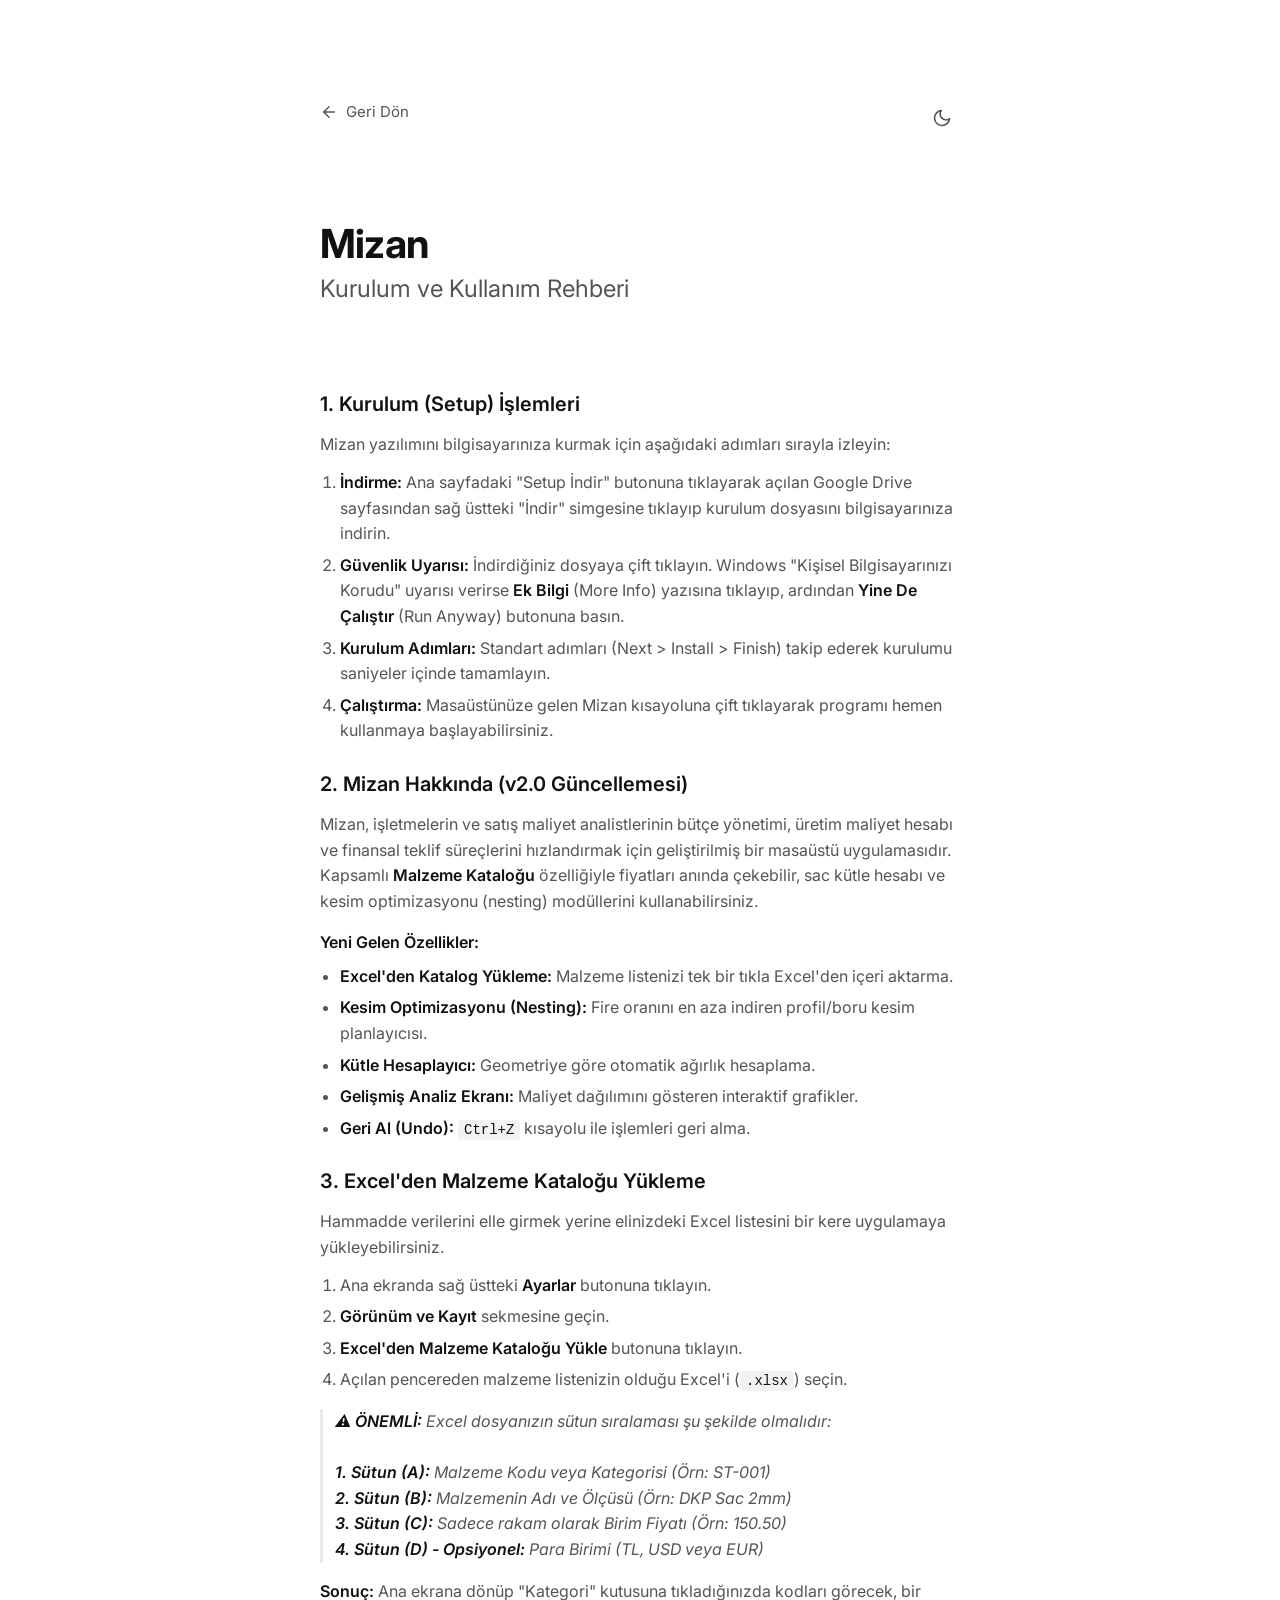
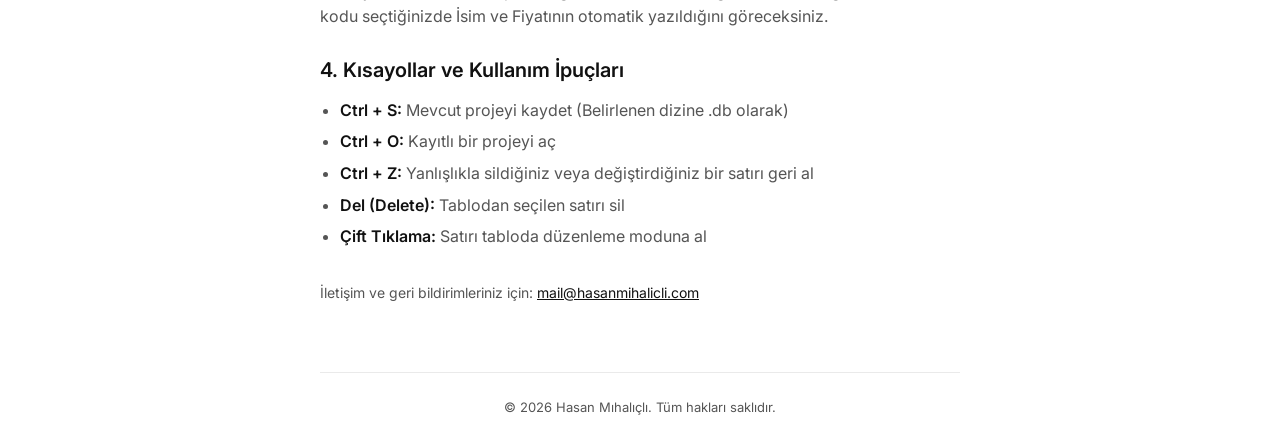
==== kurulum.html @ 52f99542 "feat: Add a comprehensive installation and usage guide page (`kurulum.html`) and update the setup do" ====
<!DOCTYPE html>
<html lang="tr" data-theme="dark">

<head>
    <meta charset="UTF-8">
    <meta name="viewport" content="width=device-width, initial-scale=1.0">
    <title>Mizan - Kurulum Rehberi</title>
    <meta name="description" content="Mizan Maliyet Hesaplama Aracı Kurulum ve Kullanım Rehberi">
    <link rel="icon" type="image/png" href="./favicon_logo.png">

    <link rel="preconnect" href="https://fonts.googleapis.com">
    <link rel="preconnect" href="https://fonts.gstatic.com" crossorigin>
    <link href="https://fonts.googleapis.com/css2?family=Inter:wght@300;400;500;600;700&display=swap" rel="stylesheet">

    <link rel="stylesheet" href="style.css">
    <style>
        .guide-content h3 {
            color: var(--text-main);
            margin-top: 24px;
            margin-bottom: 12px;
            font-size: 20px;
            font-weight: 600;
        }

        .guide-content h4 {
            color: var(--text-main);
            margin-top: 16px;
            margin-bottom: 8px;
            font-size: 16px;
            font-weight: 600;
        }

        .guide-content p {
            margin-bottom: 12px;
        }

        .guide-content ul,
        .guide-content ol {
            color: var(--text-muted);
            margin-bottom: 16px;
            padding-left: 20px;
        }

        .guide-content li {
            margin-bottom: 6px;
        }

        .guide-content strong {
            color: var(--text-main);
            font-weight: 600;
        }

        .guide-content code {
            background-color: var(--bg-selection);
            padding: 2px 6px;
            border-radius: 4px;
            font-family: monospace;
            font-size: 14px;
            color: var(--text-main);
        }

        .guide-content blockquote {
            border-left: 3px solid var(--border-subtle);
            padding-left: 12px;
            margin: 16px 0;
            color: var(--text-muted);
            font-style: italic;
        }

        .back-link {
            display: inline-flex;
            align-items: center;
            gap: 8px;
            color: var(--text-muted);
            margin-bottom: 32px;
            font-size: 15px;
        }

        .back-link:hover {
            color: var(--link-hover);
        }
    </style>
</head>

<body>

    <main class="container">

        <button class="theme-toggle-btn" id="theme-toggle" aria-label="Temayı Değiştir">
            <svg width="20" height="20" viewBox="0 0 24 24" fill="none" stroke="currentColor" stroke-width="2"
                stroke-linecap="round" stroke-linejoin="round">
                <path d="M21 12.79A9 9 0 1 1 11.21 3 7 7 0 0 0 21 12.79z"></path>
            </svg>
        </button>

        <a href="index.html" class="back-link">
            <svg width="18" height="18" viewBox="0 0 24 24" fill="none" stroke="currentColor" stroke-width="2"
                stroke-linecap="round" stroke-linejoin="round">
                <line x1="19" y1="12" x2="5" y2="12"></line>
                <polyline points="12 19 5 12 12 5"></polyline>
            </svg>
            Geri Dön
        </a>

        <header class="header-section" style="gap: 12px;">
            <div class="title-group">
                <h1>Mizan</h1>
                <h2>Kurulum ve Kullanım Rehberi</h2>
            </div>
        </header>

        <section class="guide-content bio-text">
            <h3>1. Kurulum (Setup) İşlemleri</h3>
            <p>Mizan yazılımını bilgisayarınıza kurmak için aşağıdaki adımları sırayla izleyin:</p>
            <ol>
                <li><strong>İndirme:</strong> Ana sayfadaki "Setup İndir" butonuna tıklayarak açılan Google Drive
                    sayfasından sağ üstteki "İndir" simgesine tıklayıp kurulum dosyasını bilgisayarınıza indirin.</li>
                <li><strong>Güvenlik Uyarısı:</strong> İndirdiğiniz dosyaya çift tıklayın. Windows "Kişisel
                    Bilgisayarınızı Korudu" uyarısı verirse <strong>Ek Bilgi</strong> (More Info) yazısına tıklayıp,
                    ardından <strong>Yine De Çalıştır</strong> (Run Anyway) butonuna basın.</li>
                <li><strong>Kurulum Adımları:</strong> Standart adımları (Next > Install > Finish) takip ederek kurulumu
                    saniyeler içinde tamamlayın.</li>
                <li><strong>Çalıştırma:</strong> Masaüstünüze gelen Mizan kısayoluna çift tıklayarak programı hemen
                    kullanmaya başlayabilirsiniz.</li>
            </ol>

            <h3>2. Mizan Hakkında (v2.0 Güncellemesi)</h3>
            <p>Mizan, işletmelerin ve satış maliyet analistlerinin bütçe yönetimi, üretim maliyet hesabı ve finansal
                teklif süreçlerini hızlandırmak için geliştirilmiş bir masaüstü uygulamasıdır. Kapsamlı <strong>Malzeme
                    Kataloğu</strong> özelliğiyle fiyatları anında çekebilir, sac kütle hesabı ve kesim optimizasyonu
                (nesting) modüllerini kullanabilirsiniz.</p>

            <h4>Yeni Gelen Özellikler:</h4>
            <ul>
                <li><strong>Excel'den Katalog Yükleme:</strong> Malzeme listenizi tek bir tıkla Excel'den içeri aktarma.
                </li>
                <li><strong>Kesim Optimizasyonu (Nesting):</strong> Fire oranını en aza indiren profil/boru kesim
                    planlayıcısı.</li>
                <li><strong>Kütle Hesaplayıcı:</strong> Geometriye göre otomatik ağırlık hesaplama.</li>
                <li><strong>Gelişmiş Analiz Ekranı:</strong> Maliyet dağılımını gösteren interaktif grafikler.</li>
                <li><strong>Geri Al (Undo):</strong> <code>Ctrl+Z</code> kısayolu ile işlemleri geri alma.</li>
            </ul>

            <h3>3. Excel'den Malzeme Kataloğu Yükleme</h3>
            <p>Hammadde verilerini elle girmek yerine elinizdeki Excel listesini bir kere uygulamaya yükleyebilirsiniz.
            </p>
            <ol>
                <li>Ana ekranda sağ üstteki <strong>Ayarlar</strong> butonuna tıklayın.</li>
                <li><strong>Görünüm ve Kayıt</strong> sekmesine geçin.</li>
                <li><strong>Excel'den Malzeme Kataloğu Yükle</strong> butonuna tıklayın.</li>
                <li>Açılan pencereden malzeme listenizin olduğu Excel'i (<code>.xlsx</code>) seçin.</li>
            </ol>
            <blockquote>
                <strong>⚠️ ÖNEMLİ:</strong> Excel dosyanızın sütun sıralaması şu şekilde olmalıdır:<br><br>
                <strong>1. Sütun (A):</strong> Malzeme Kodu veya Kategorisi (Örn: ST-001)<br>
                <strong>2. Sütun (B):</strong> Malzemenin Adı ve Ölçüsü (Örn: DKP Sac 2mm)<br>
                <strong>3. Sütun (C):</strong> Sadece rakam olarak Birim Fiyatı (Örn: 150.50)<br>
                <strong>4. Sütun (D) - Opsiyonel:</strong> Para Birimi (TL, USD veya EUR)
            </blockquote>
            <p><strong>Sonuç:</strong> Ana ekrana dönüp "Kategori" kutusuna tıkladığınızda kodları görecek, bir kodu
                seçtiğinizde İsim ve Fiyatının otomatik yazıldığını göreceksiniz.</p>

            <h3>4. Kısayollar ve Kullanım İpuçları</h3>
            <ul>
                <li><strong>Ctrl + S:</strong> Mevcut projeyi kaydet (Belirlenen dizine .db olarak)</li>
                <li><strong>Ctrl + O:</strong> Kayıtlı bir projeyi aç</li>
                <li><strong>Ctrl + Z:</strong> Yanlışlıkla sildiğiniz veya değiştirdiğiniz bir satırı geri al</li>
                <li><strong>Del (Delete):</strong> Tablodan seçilen satırı sil</li>
                <li><strong>Çift Tıklama:</strong> Satırı tabloda düzenleme moduna al</li>
            </ul>

            <p style="margin-top: 32px; font-size: 14px;">
                İletişim ve geri bildirimleriniz için: <a href="mailto:mail@hasanmihalicli.com"
                    style="color: var(--text-main); text-decoration: underline;">mail@hasanmihalicli.com</a>
            </p>
        </section>

        <footer class="footer-section">
            <p>&copy; 2026 Hasan Mıhalıçlı. Tüm hakları saklıdır.</p>
        </footer>

    </main>

    <script>
        const toggleBtn = document.getElementById('theme-toggle');
        const html = document.documentElement;

        const moonSVG = `<svg width="20" height="20" viewBox="0 0 24 24" fill="none" stroke="currentColor" stroke-width="2" stroke-linecap="round" stroke-linejoin="round"><path d="M21 12.79A9 9 0 1 1 11.21 3 7 7 0 0 0 21 12.79z"></path></svg>`;
        const sunSVG = `<svg width="20" height="20" viewBox="0 0 24 24" fill="none" stroke="currentColor" stroke-width="2" stroke-linecap="round" stroke-linejoin="round"><circle cx="12" cy="12" r="5"></circle><line x1="12" y1="1" x2="12" y2="3"></line><line x1="12" y1="21" x2="12" y2="23"></line><line x1="4.22" y1="4.22" x2="5.64" y2="5.64"></line><line x1="18.36" y1="18.36" x2="19.78" y2="19.78"></line><line x1="1" y1="12" x2="3" y2="12"></line><line x1="21" y1="12" x2="23" y2="12"></line><line x1="4.22" y1="19.78" x2="5.64" y2="18.36"></line><line x1="18.36" y1="5.64" x2="19.78" y2="4.22"></line></svg>`;

        const savedTheme = localStorage.getItem('theme');
        const systemPrefersDark = window.matchMedia('(prefers-color-scheme: dark)').matches;

        if (savedTheme) {
            html.setAttribute('data-theme', savedTheme);
            toggleBtn.innerHTML = savedTheme === 'light' ? moonSVG : sunSVG;
        } else {
            if (!systemPrefersDark) {
                html.setAttribute('data-theme', 'light');
                toggleBtn.innerHTML = moonSVG;
            } else {
                html.setAttribute('data-theme', 'dark');
                toggleBtn.innerHTML = sunSVG;
            }
        }

        toggleBtn.addEventListener('click', () => {
            const currentTheme = html.getAttribute('data-theme');
            const newTheme = currentTheme === 'light' ? 'dark' : 'light';
            html.setAttribute('data-theme', newTheme);
            localStorage.setItem('theme', newTheme);
            toggleBtn.innerHTML = newTheme === 'dark' ? sunSVG : moonSVG;
        });
    </script>
</body>

</html>
---- style.css ----
:root {
    --font-sans: 'Inter', system-ui, -apple-system, sans-serif;
    --container-width: 640px;
    --bg-body: #111111;
    --text-main: #f3f3f3;
    --text-muted: #a3a3a3;
    --border-subtle: #262626;
    --link-hover: #ffffff;
    --bg-selection: rgba(255, 255, 255, 0.1);
}

[data-theme="light"] {
    --bg-body: #ffffff;
    --text-main: #111111;
    --text-muted: #555555;
    --border-subtle: #eaeaea;
    --link-hover: #000000;
    --bg-selection: rgba(0, 0, 0, 0.05);
}

*,
*::before,
*::after {
    box-sizing: border-box;
    margin: 0;
    padding: 0;
}

html {
    font-family: var(--font-sans);
    background-color: var(--bg-body);
    color: var(--text-main);
    line-height: 1.6;
    -webkit-font-smoothing: antialiased;
    transition: background-color 0.3s ease, color 0.3s ease;
}

body {
    display: flex;
    justify-content: center;
    padding: 100px 24px 0;
    min-height: 100vh;
}

.container {
    width: 100%;
    max-width: var(--container-width);
    display: flex;
    flex-direction: column;
    gap: 56px;
    position: relative;
}

@keyframes fadeInUp {
    from {
        opacity: 0;
        transform: translateY(20px);
    }

    to {
        opacity: 1;
        transform: translateY(0);
    }
}

.container>* {
    animation: fadeInUp 0.6s ease-out forwards;
    opacity: 0;
}

.theme-toggle-btn {
    animation-delay: 0.1s;
}

.header-section {
    animation-delay: 0.2s;
}

.links-row {
    animation-delay: 0.3s;
}

.project-item {
    animation-delay: 0.4s;
}

.footer-section {
    animation-delay: 0.5s;
}

.theme-toggle-btn {
    position: absolute;
    top: 0;
    right: 0;
    z-index: 10;
    background: none;
    border: none;
    cursor: pointer;
    color: var(--text-muted);
    padding: 8px;
    border-radius: 50%;
    transition: color 0.2s, background-color 0.2s;
    display: flex;
    align-items: center;
    justify-content: center;
}

.theme-toggle-btn:hover {
    color: var(--text-main);
    background-color: var(--border-subtle);
}

h1 {
    font-size: 40px;
    font-weight: 700;
    letter-spacing: -0.02em;
}

h2 {
    font-size: 24px;
    font-weight: 400;
    color: var(--text-muted);
    margin-top: -6px;
}

p {
    color: var(--text-muted);
    font-size: 16px;
}

a {
    text-decoration: none;
    color: inherit;
    transition: color 0.2s ease;
}

.header-section {
    display: flex;
    flex-direction: column;
    gap: 24px;
}

.bio-text strong {
    color: var(--text-main);
    font-weight: 600;
}

.links-row {
    display: flex;
    gap: 20px;
    font-size: 16px;
}

.link-item {
    color: var(--text-muted);
    display: inline-flex;
    align-items: center;
    gap: 6px;
    transition: color 0.2s ease, transform 0.2s ease;
}

.link-item:hover {
    color: var(--link-hover);
    text-decoration: none;
    transform: translateY(-2px);
}

.project-item {
    margin-top: 32px;
    display: flex;
    flex-direction: row;
    align-items: center;
    justify-content: space-between;
    gap: 24px;
}

.project-info {
    display: flex;
    align-items: center;
    gap: 20px;
}

.project-logo {
    width: 56px;
    height: 56px;
    border-radius: 12px;
    object-fit: cover;
    flex-shrink: 0;
    transition: transform 0.3s ease, box-shadow 0.3s ease;
}

.project-item:hover .project-logo {
    transform: scale(1.05) rotate(-2deg);
    box-shadow: 0 8px 16px var(--bg-selection);
}

.project-details {
    display: flex;
    flex-direction: column;
    gap: 4px;
}

.project-title-group {
    display: flex;
    align-items: baseline;
    gap: 12px;
}

.project-title-group h3 {
    font-size: 20px;
    font-weight: 600;
    color: var(--text-main);
    margin: 0;
}

.project-title-group span {
    font-size: 14px;
    color: var(--text-muted);
}

.project-description {
    font-size: 15px;
    line-height: 1.6;
    color: var(--text-muted);
}

.download-btn {
    display: inline-flex;
    align-items: center;
    justify-content: center;
    gap: 8px;
    padding: 10px 20px;
    background-color: var(--text-main);
    color: var(--bg-body);
    font-weight: 600;
    font-size: 15px;
    border-radius: 8px;
    transition: opacity 0.2s ease, transform 0.2s ease;
    white-space: nowrap;
}

.download-btn:hover {
    opacity: 0.9;
    color: var(--bg-body);
    text-decoration: none;
    transform: translateY(-1px);
}

.project-actions {
    display: flex;
    flex-direction: column;
    align-items: flex-end;
    gap: 8px;
    /* Reduced gap from 12px to 8px to bring it closer */
    flex-shrink: 0;
}

.guide-link {
    display: inline-flex;
    align-items: center;
    gap: 6px;
    font-size: 13px;
    color: var(--text-muted);
    transition: color 0.2s, background-color 0.2s;
    padding: 4px 8px;
    border-radius: 6px;
}

.guide-link:hover {
    color: var(--text-main);
    background-color: var(--bg-selection);
    text-decoration: none;
}

.footer-section {
    padding-top: 24px;
    padding-bottom: 24px;
    margin-top: auto;
    border-top: 1px solid var(--border-subtle);
    text-align: center;
}

.footer-section p {
    font-size: 13px;
    color: var(--text-muted);
}

@media (max-width: 600px) {
    .theme-toggle-btn {
        top: -80px;
    }

    h1 {
        font-size: 32px;
    }

    h2 {
        font-size: 20px;
    }

    .links-row {
        flex-wrap: wrap;
    }

    .project-item {
        flex-direction: column;
        align-items: flex-start;
        gap: 24px;
    }

    .project-info {
        align-items: flex-start;
        flex-direction: column;
        gap: 16px;
    }

    .project-actions {
        width: 100%;
        align-items: center;
        gap: 16px;
    }

    .download-btn {
        width: 100%;
    }
}
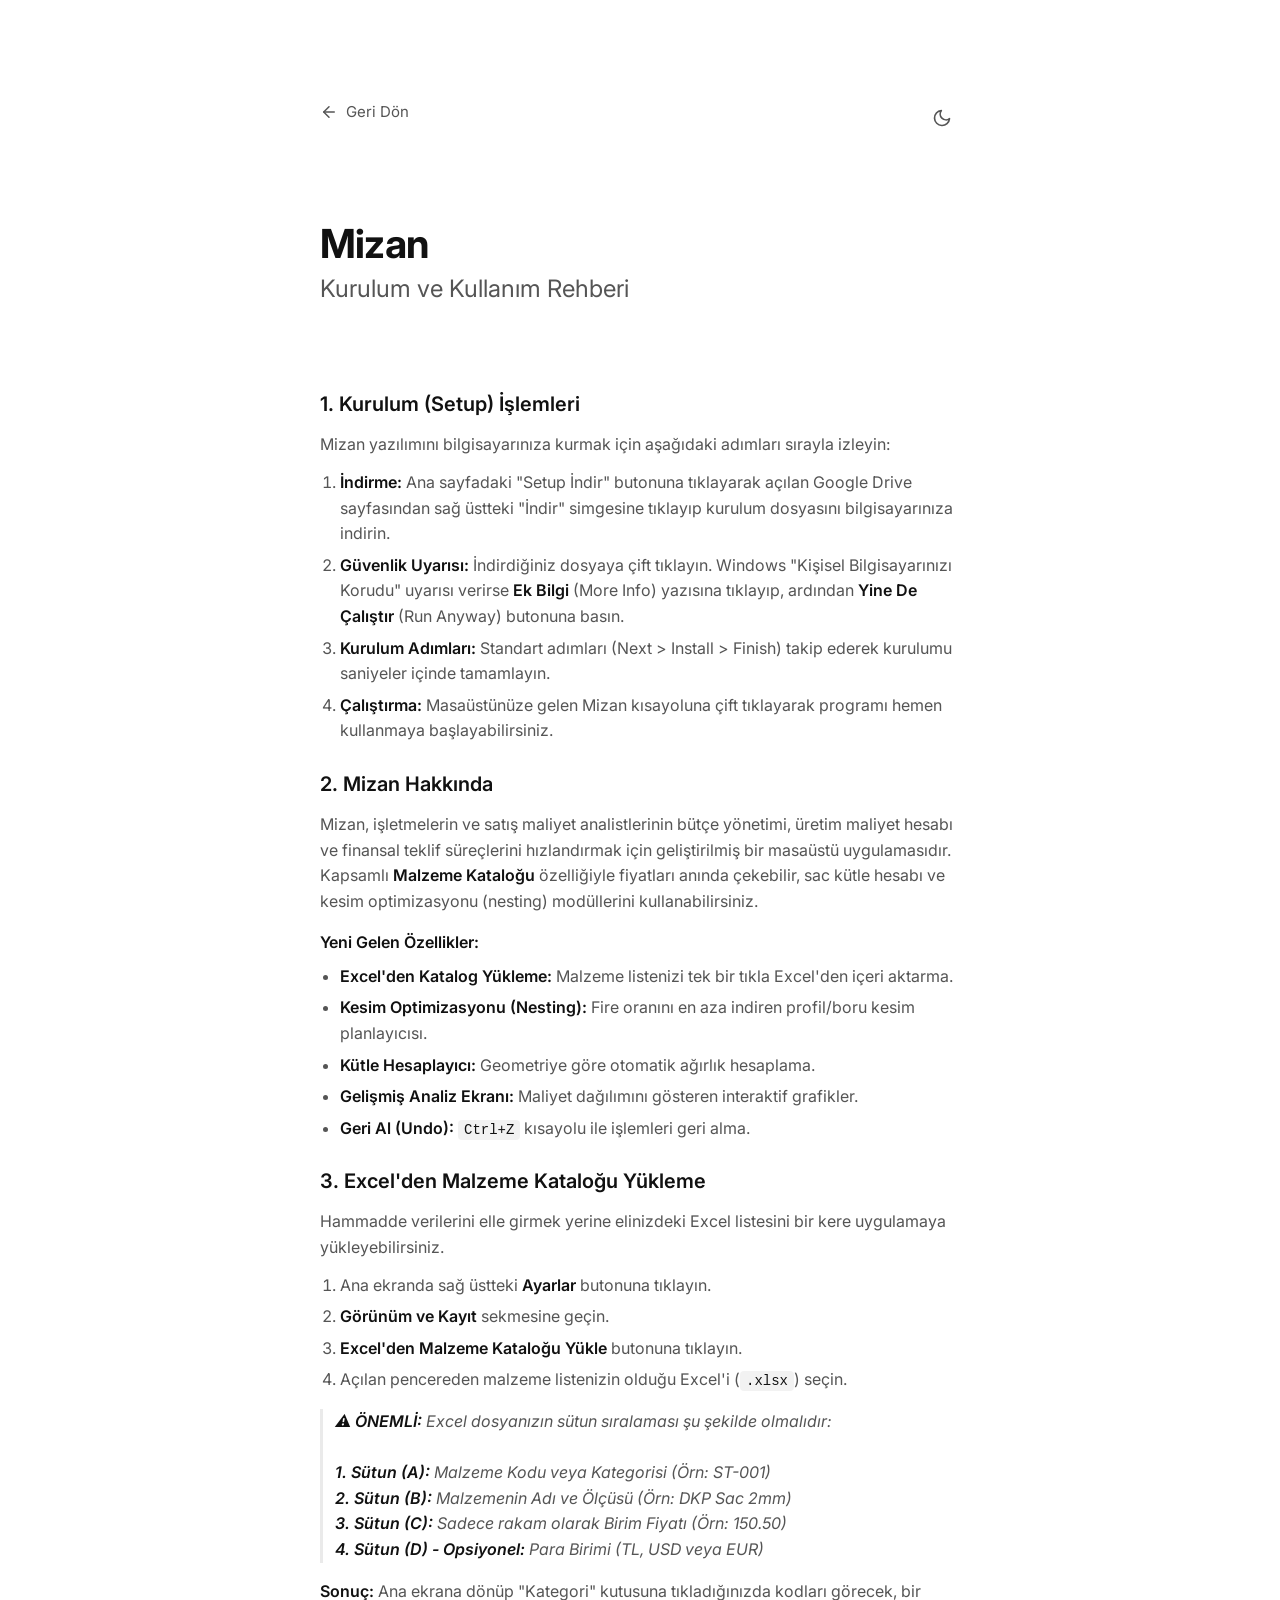
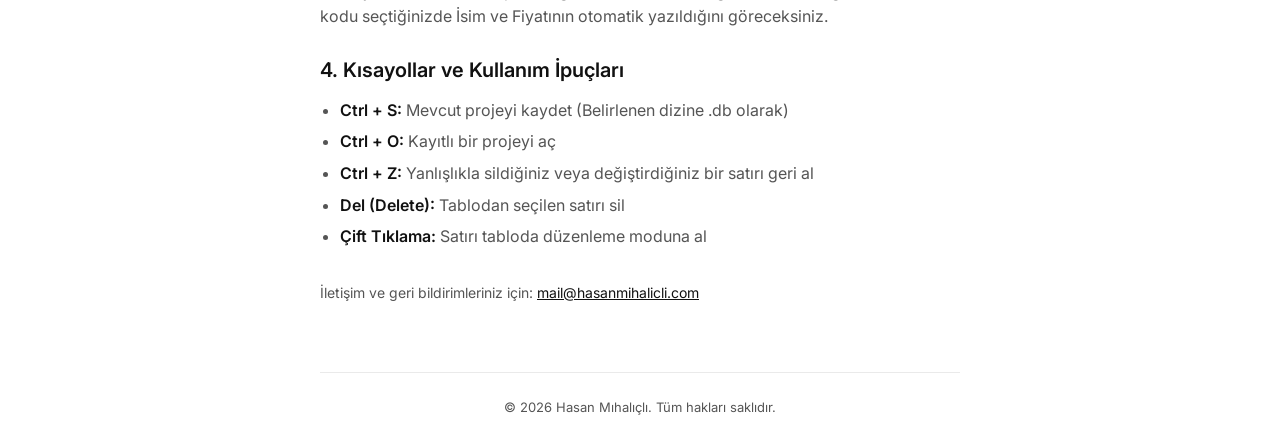
==== commit 73417ac5: "docs: Remove "(v2.0 Güncellemesi)" from the "Mizan Hakkında" heading." ====
--- a/kurulum.html
+++ b/kurulum.html
@@ -124,7 +124,7 @@
                     kullanmaya başlayabilirsiniz.</li>
             </ol>
 
-            <h3>2. Mizan Hakkında (v2.0 Güncellemesi)</h3>
+            <h3>2. Mizan Hakkında</h3>
             <p>Mizan, işletmelerin ve satış maliyet analistlerinin bütçe yönetimi, üretim maliyet hesabı ve finansal
                 teklif süreçlerini hızlandırmak için geliştirilmiş bir masaüstü uygulamasıdır. Kapsamlı <strong>Malzeme
                     Kataloğu</strong> özelliğiyle fiyatları anında çekebilir, sac kütle hesabı ve kesim optimizasyonu
